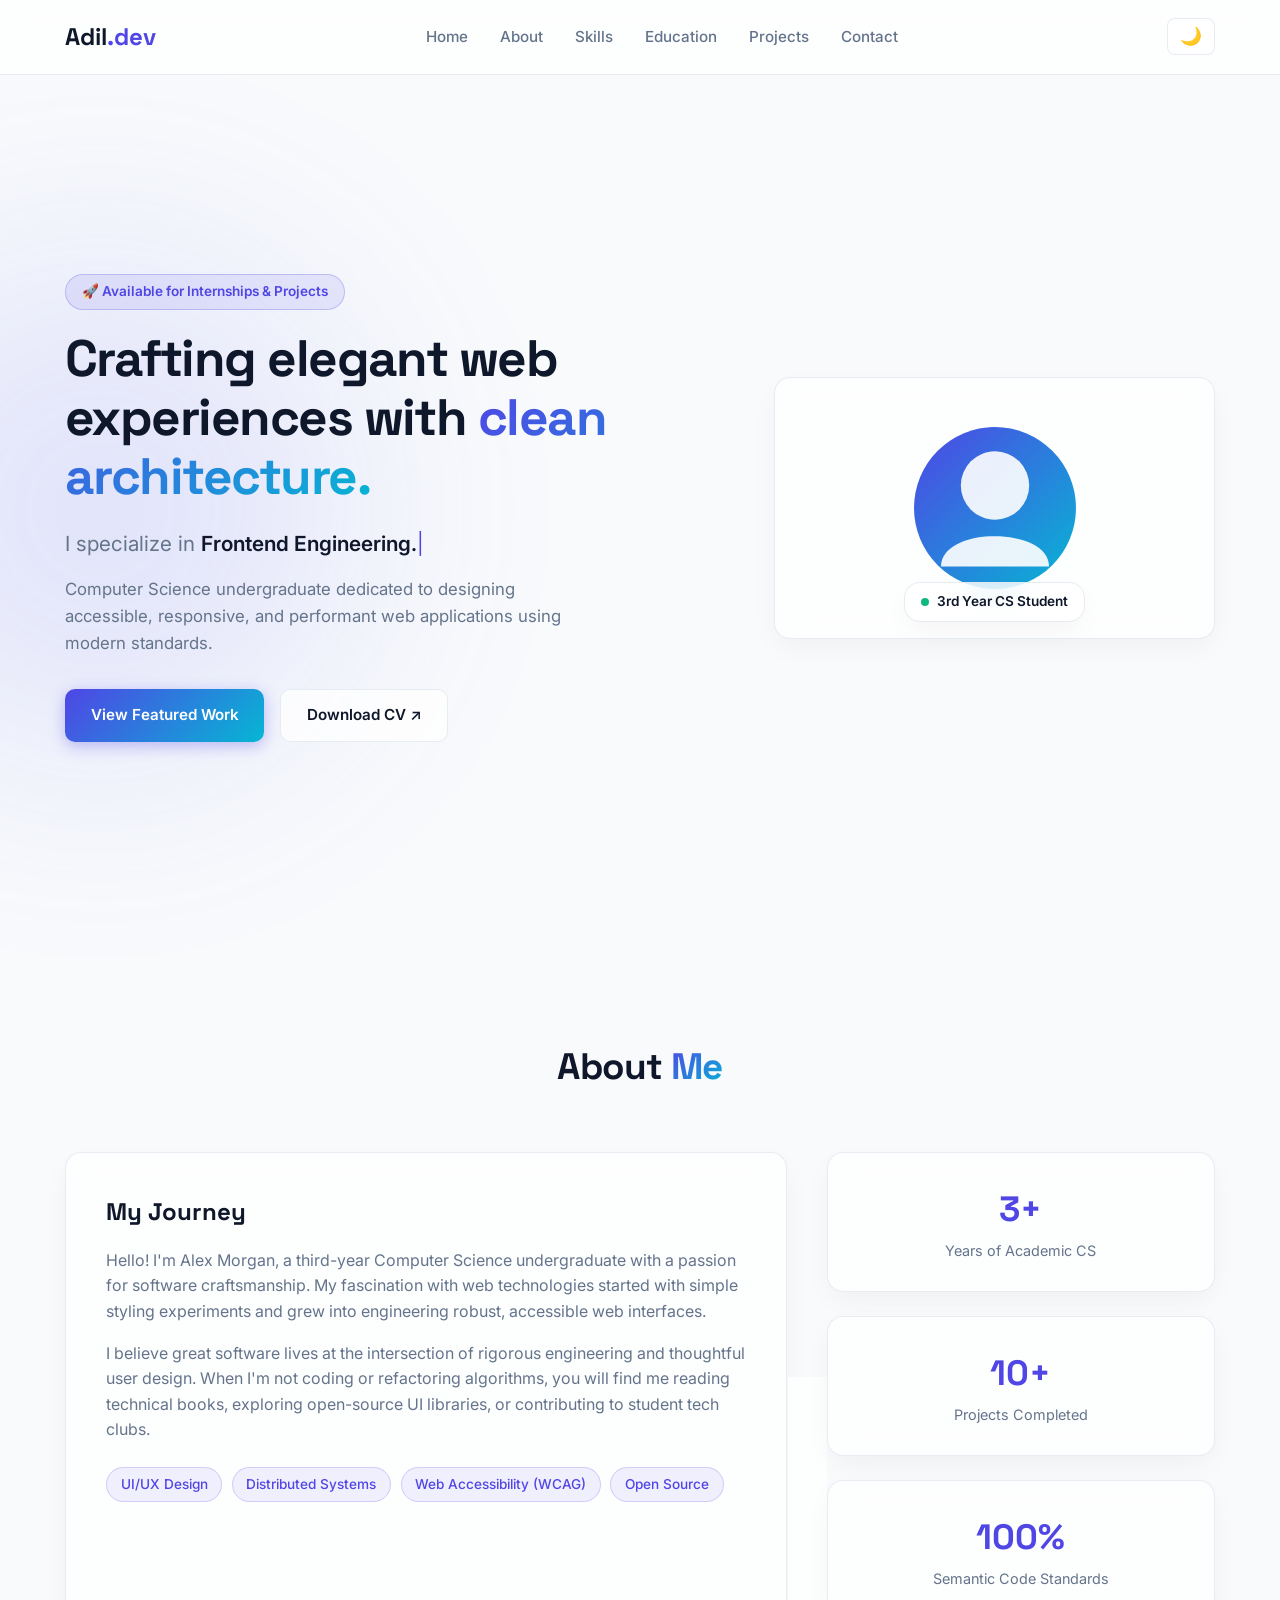
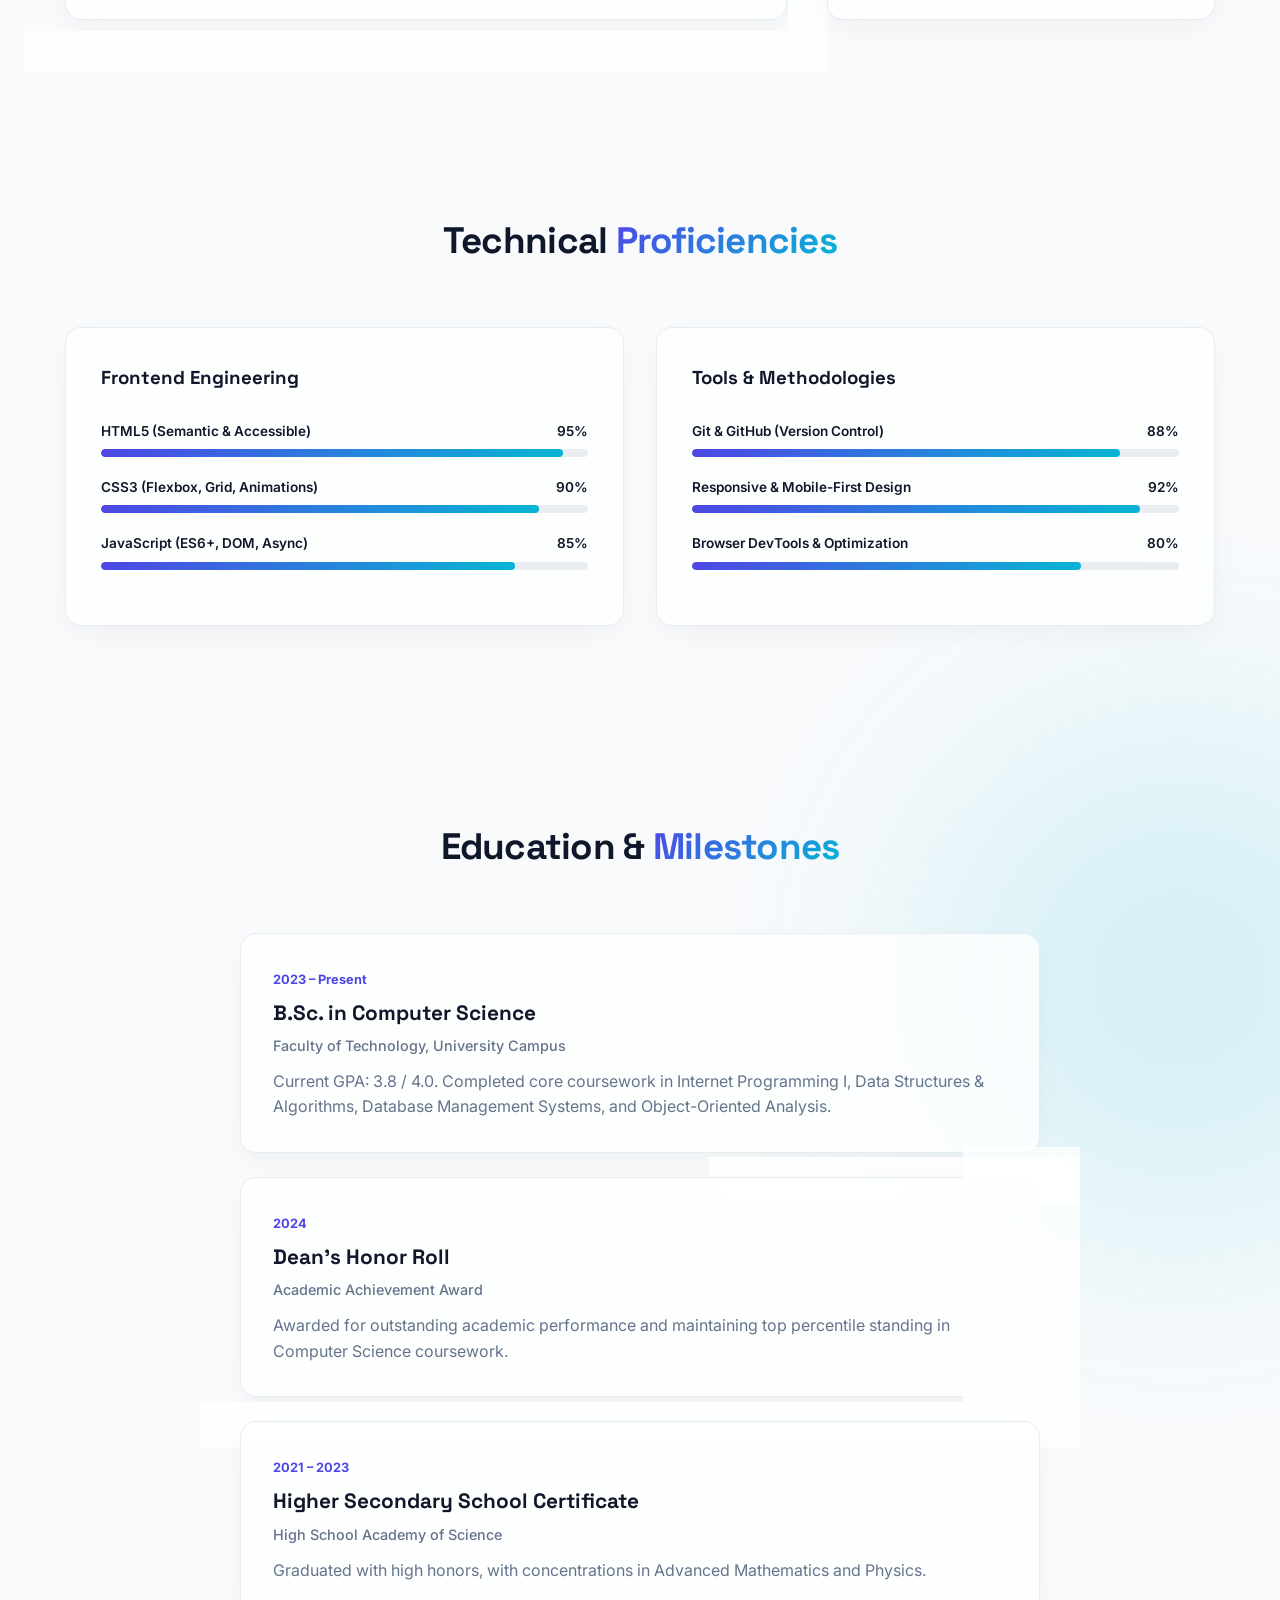
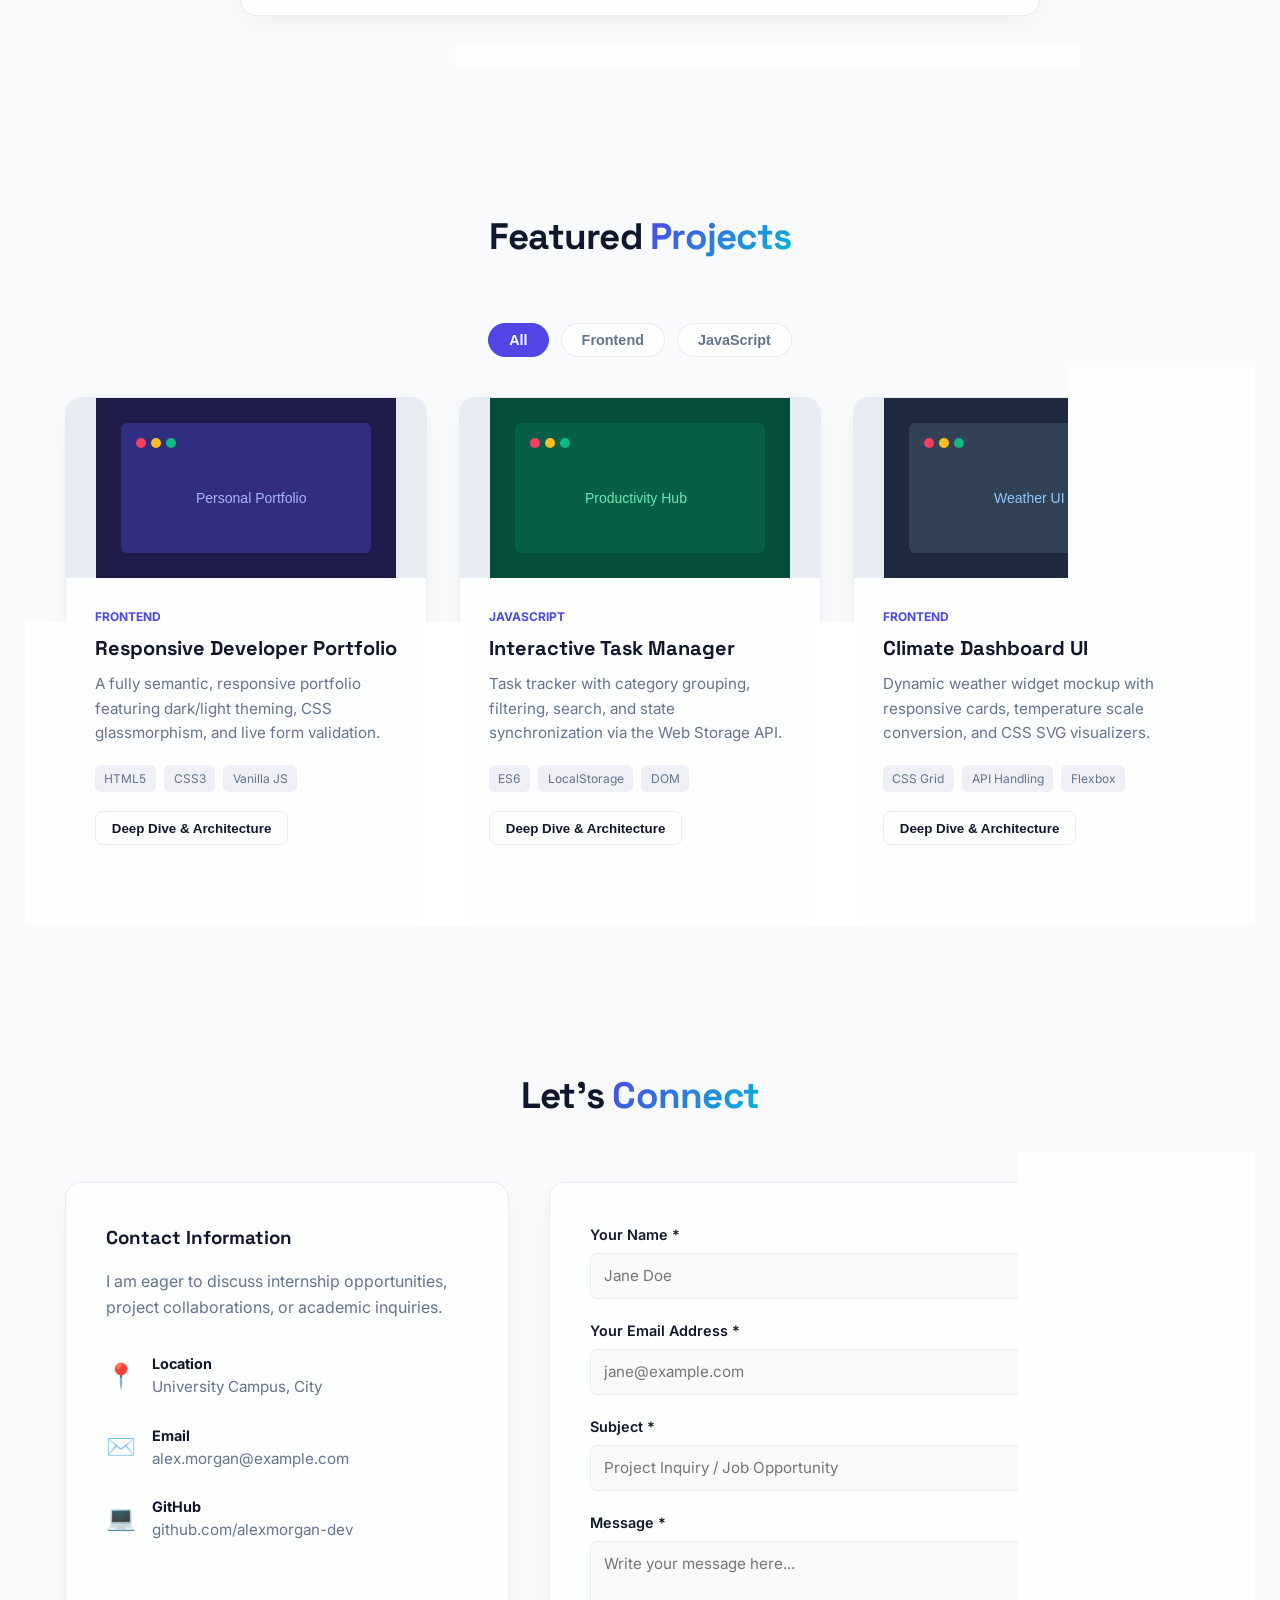
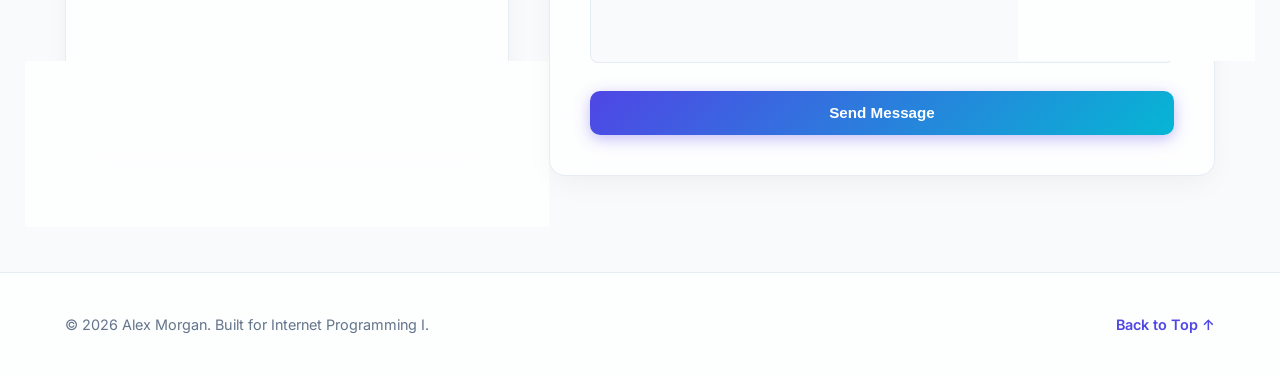
==== personal_portfoilo/index.html @ 86a74a58 "day 4" ====
<!DOCTYPE html>
<html lang="en">
<head>
  <meta charset="UTF-8">
  <meta name="viewport" content="width=device-width, initial-scale=1.0">
  <meta name="description" content="Personal Portfolio of a passionate Web Developer and Computer Science student.">
  <title>Alex Morgan | Software Developer & Designer</title>

  <!-- Google Fonts: Space Grotesk & Inter -->
  <link rel="preconnect" href="https://fonts.googleapis.com">
  <link rel="preconnect" href="https://fonts.gstatic.com" crossorigin>
  <link href="https://fonts.googleapis.com/css2?family=Inter:wght@300;400;500;600;700&family=Space+Grotesk:wght@500;600;700&display=swap" rel="stylesheet">

  <link rel="stylesheet" href="css/style.css">
</head>
<body>

  <!-- Top Scroll Reading Bar -->
  <div id="scroll-progress" class="scroll-progress" aria-hidden="true"></div>

  <!-- Ambient Glow Background Orbs -->
  <div class="glow-orb orb-1" aria-hidden="true"></div>
  <div class="glow-orb orb-2" aria-hidden="true"></div>

  <!-- ==================== HEADER & NAVBAR ==================== -->
  <header class="header">
    <nav class="navbar container" aria-label="Main Navigation">
      <a href="#home" class="logo">Adil<span class="logo-accent">.dev</span></a>

      <ul class="nav-links" id="nav-links">
        <li><a href="#home" class="nav-item">Home</a></li>
        <li><a href="#about" class="nav-item">About</a></li>
        <li><a href="#skills" class="nav-item">Skills</a></li>
        <li><a href="#education" class="nav-item">Education</a></li>
        <li><a href="#projects" class="nav-item">Projects</a></li>
        <li><a href="#contact" class="nav-item">Contact</a></li>
      </ul>

      <div class="nav-actions">
        <button id="theme-toggle" class="icon-btn" aria-label="Toggle Dark/Light Mode">🌙</button>
        <button id="menu-toggle" class="hamburger" aria-label="Open Navigation Menu" aria-expanded="false">☰</button>
      </div>
    </nav>
  </header>

  <main>
    <!-- ==================== 1. HOME / HERO SECTION ==================== -->
    <section id="home" class="hero section">
      <div class="container hero-layout">
        <div class="hero-content">
          <div class="badge">🚀 Available for Internships & Projects</div>
          <h1 class="hero-title">
            Crafting elegant web experiences with <span class="gradient-text">clean architecture.</span>
          </h1>
          <p class="hero-typing">
            I specialize in <span id="typewriter" class="typewriter-text"></span><span class="cursor">|</span>
          </p>
          <p class="hero-desc">
            Computer Science undergraduate dedicated to designing accessible, responsive, 
            and performant web applications using modern standards.
          </p>
          <div class="hero-buttons">
            <a href="#projects" class="btn btn-primary">View Featured Work</a>
            <a href="assets/docs/cv.pdf" download class="btn btn-glass">Download CV ↗</a>
          </div>
        </div>

        <div class="hero-visual">
          <div class="avatar-card glass-card">
            <!-- Professional SVG Avatar Illustration -->
            <svg class="hero-svg" viewBox="0 0 200 200" xmlns="http://www.w3.org/2000/svg">
              <circle cx="100" cy="100" r="90" fill="url(#avatar-grad)" />
              <circle cx="100" cy="75" r="38" fill="#ffffff" opacity="0.9" />
              <path d="M 40 165 C 40 120, 160 120, 160 165" fill="#ffffff" opacity="0.9" />
              <defs>
                <linearGradient id="avatar-grad" x1="0%" y1="0%" x2="100%" y2="100%">
                  <stop offset="0%" stop-color="#4f46e5" />
                  <stop offset="100%" stop-color="#06b6d4" />
                </linearGradient>
              </defs>
            </svg>
            <div class="avatar-floating-badge glass-card">
              <span class="status-indicator"></span> 3rd Year CS Student
            </div>
          </div>
        </div>
      </div>
    </section>

    <!-- ==================== 2. ABOUT ME SECTION ==================== -->
    <section id="about" class="about section reveal">
      <div class="container">
        <h2 class="section-title">About <span class="gradient-text">Me</span></h2>
        <div class="about-grid">
          <div class="about-story glass-card">
            <h3>My Journey</h3>
            <p>
              Hello! I'm Alex Morgan, a third-year Computer Science undergraduate with a passion for software craftsmanship. My fascination with web technologies started with simple styling experiments and grew into engineering robust, accessible web interfaces.
            </p>
            <p>
              I believe great software lives at the intersection of rigorous engineering and thoughtful user design. When I'm not coding or refactoring algorithms, you will find me reading technical books, exploring open-source UI libraries, or contributing to student tech clubs.
            </p>
            <div class="interests-tags">
              <span class="tag-pill">UI/UX Design</span>
              <span class="tag-pill">Distributed Systems</span>
              <span class="tag-pill">Web Accessibility (WCAG)</span>
              <span class="tag-pill">Open Source</span>
            </div>
          </div>

          <div class="about-highlights">
            <div class="stat-card glass-card">
              <span class="stat-number">3+</span>
              <span class="stat-label">Years of Academic CS</span>
            </div>
            <div class="stat-card glass-card">
              <span class="stat-number">10+</span>
              <span class="stat-label">Projects Completed</span>
            </div>
            <div class="stat-card glass-card">
              <span class="stat-number">100%</span>
              <span class="stat-label">Semantic Code Standards</span>
            </div>
          </div>
        </div>
      </div>
    </section>

    <!-- ==================== 3. SKILLS SECTION ==================== -->
    <section id="skills" class="skills section reveal">
      <div class="container">
        <h2 class="section-title">Technical <span class="gradient-text">Proficiencies</span></h2>
        <div class="skills-grid">
          <!-- Frontend Card -->
          <article class="skill-card glass-card">
            <h3>Frontend Engineering</h3>
            <div class="skill-item">
              <div class="skill-info"><span>HTML5 (Semantic & Accessible)</span><span>95%</span></div>
              <div class="progress-bar"><div class="fill" data-progress="95%"></div></div>
            </div>
            <div class="skill-item">
              <div class="skill-info"><span>CSS3 (Flexbox, Grid, Animations)</span><span>90%</span></div>
              <div class="progress-bar"><div class="fill" data-progress="90%"></div></div>
            </div>
            <div class="skill-item">
              <div class="skill-info"><span>JavaScript (ES6+, DOM, Async)</span><span>85%</span></div>
              <div class="progress-bar"><div class="fill" data-progress="85%"></div></div>
            </div>
          </article>

          <!-- Tools & Backend Card -->
          <article class="skill-card glass-card">
            <h3>Tools & Methodologies</h3>
            <div class="skill-item">
              <div class="skill-info"><span>Git & GitHub (Version Control)</span><span>88%</span></div>
              <div class="progress-bar"><div class="fill" data-progress="88%"></div></div>
            </div>
            <div class="skill-item">
              <div class="skill-info"><span>Responsive & Mobile-First Design</span><span>92%</span></div>
              <div class="progress-bar"><div class="fill" data-progress="92%"></div></div>
            </div>
            <div class="skill-item">
              <div class="skill-info"><span>Browser DevTools & Optimization</span><span>80%</span></div>
              <div class="progress-bar"><div class="fill" data-progress="80%"></div></div>
            </div>
          </article>
        </div>
      </div>
    </section>

    <!-- ==================== 4. EDUCATION & ACHIEVEMENTS ==================== -->
    <section id="education" class="education section reveal">
      <div class="container">
        <h2 class="section-title">Education & <span class="gradient-text">Milestones</span></h2>
        <div class="timeline">
          <!-- Item 1 -->
          <article class="timeline-item glass-card">
            <span class="timeline-date">2023 – Present</span>
            <h3>B.Sc. in Computer Science</h3>
            <p class="timeline-place">Faculty of Technology, University Campus</p>
            <p>
              Current GPA: 3.8 / 4.0. Completed core coursework in Internet Programming I, Data Structures & Algorithms, Database Management Systems, and Object-Oriented Analysis.
            </p>
          </article>

          <!-- Item 2 -->
          <article class="timeline-item glass-card">
            <span class="timeline-date">2024</span>
            <h3>Dean's Honor Roll</h3>
            <p class="timeline-place">Academic Achievement Award</p>
            <p>Awarded for outstanding academic performance and maintaining top percentile standing in Computer Science coursework.</p>
          </article>

          <!-- Item 3 -->
          <article class="timeline-item glass-card">
            <span class="timeline-date">2021 – 2023</span>
            <h3>Higher Secondary School Certificate</h3>
            <p class="timeline-place">High School Academy of Science</p>
            <p>Graduated with high honors, with concentrations in Advanced Mathematics and Physics.</p>
          </article>
        </div>
      </div>
    </section>

    <!-- ==================== 5. PROJECTS SECTION ==================== -->
    <section id="projects" class="projects section reveal">
      <div class="container">
        <h2 class="section-title">Featured <span class="gradient-text">Projects</span></h2>

        <!-- Interactive Filtering Controls -->
        <div class="filter-group">
          <button class="filter-btn active" data-filter="all">All</button>
          <button class="filter-btn" data-filter="frontend">Frontend</button>
          <button class="filter-btn" data-filter="javascript">JavaScript</button>
        </div>

        <div class="projects-grid">
          <!-- Project 1 -->
          <article class="project-card glass-card" data-category="frontend">
            <div class="project-image-wrapper">
              <svg class="project-svg" viewBox="0 0 300 180" xmlns="http://www.w3.org/2000/svg">
                <rect width="300" height="180" fill="#1e1b4b" />
                <rect x="25" y="25" width="250" height="130" rx="6" fill="#312e81" />
                <circle cx="45" cy="45" r="5" fill="#f43f5e" />
                <circle cx="60" cy="45" r="5" fill="#fbbf24" />
                <circle cx="75" cy="45" r="5" fill="#10b981" />
                <text x="100" y="105" fill="#a5b4fc" font-family="sans-serif" font-size="14">Personal Portfolio</text>
              </svg>
            </div>
            <div class="project-body">
              <span class="category-badge">Frontend</span>
              <h3>Responsive Developer Portfolio</h3>
              <p>A fully semantic, responsive portfolio featuring dark/light theming, CSS glassmorphism, and live form validation.</p>
              <div class="project-tags"><span>HTML5</span><span>CSS3</span><span>Vanilla JS</span></div>
              <button class="btn-sm btn-modal" data-modal="modal-portfolio">Deep Dive & Architecture</button>
            </div>
          </article>

          <!-- Project 2 -->
          <article class="project-card glass-card" data-category="javascript">
            <div class="project-image-wrapper">
              <svg class="project-svg" viewBox="0 0 300 180" xmlns="http://www.w3.org/2000/svg">
                <rect width="300" height="180" fill="#064e3b" />
                <rect x="25" y="25" width="250" height="130" rx="6" fill="#065f46" />
                <circle cx="45" cy="45" r="5" fill="#f43f5e" />
                <circle cx="60" cy="45" r="5" fill="#fbbf24" />
                <circle cx="75" cy="45" r="5" fill="#10b981" />
                <text x="95" y="105" fill="#6ee7b7" font-family="sans-serif" font-size="14">Productivity Hub</text>
              </svg>
            </div>
            <div class="project-body">
              <span class="category-badge">JavaScript</span>
              <h3>Interactive Task Manager</h3>
              <p>Task tracker with category grouping, filtering, search, and state synchronization via the Web Storage API.</p>
              <div class="project-tags"><span>ES6</span><span>LocalStorage</span><span>DOM</span></div>
              <button class="btn-sm btn-modal" data-modal="modal-task">Deep Dive & Architecture</button>
            </div>
          </article>

          <!-- Project 3 -->
          <article class="project-card glass-card" data-category="frontend">
            <div class="project-image-wrapper">
              <svg class="project-svg" viewBox="0 0 300 180" xmlns="http://www.w3.org/2000/svg">
                <rect width="300" height="180" fill="#1e293b" />
                <rect x="25" y="25" width="250" height="130" rx="6" fill="#334155" />
                <circle cx="45" cy="45" r="5" fill="#f43f5e" />
                <circle cx="60" cy="45" r="5" fill="#fbbf24" />
                <circle cx="75" cy="45" r="5" fill="#10b981" />
                <text x="110" y="105" fill="#93c5fd" font-family="sans-serif" font-size="14">Weather UI</text>
              </svg>
            </div>
            <div class="project-body">
              <span class="category-badge">Frontend</span>
              <h3>Climate Dashboard UI</h3>
              <p>Dynamic weather widget mockup with responsive cards, temperature scale conversion, and CSS SVG visualizers.</p>
              <div class="project-tags"><span>CSS Grid</span><span>API Handling</span><span>Flexbox</span></div>
              <button class="btn-sm btn-modal" data-modal="modal-weather">Deep Dive & Architecture</button>
            </div>
          </article>
        </div>
      </div>
    </section>

    <!-- ==================== 6. CONTACT SECTION ==================== -->
    <section id="contact" class="contact section reveal">
      <div class="container">
        <h2 class="section-title">Let's <span class="gradient-text">Connect</span></h2>
        <div class="contact-grid">
          <!-- Information Column -->
          <div class="contact-info glass-card">
            <h3>Contact Information</h3>
            <p>I am eager to discuss internship opportunities, project collaborations, or academic inquiries.</p>
            <div class="contact-entry">
              <span class="entry-icon">📍</span>
              <div>
                <strong>Location</strong>
                <p>University Campus, City</p>
              </div>
            </div>
            <div class="contact-entry">
              <span class="entry-icon">✉️</span>
              <div>
                <strong>Email</strong>
                <p>alex.morgan@example.com</p>
              </div>
            </div>
            <div class="contact-entry">
              <span class="entry-icon">💻</span>
              <div>
                <strong>GitHub</strong>
                <p>github.com/alexmorgan-dev</p>
              </div>
            </div>
          </div>

          <!-- Validated Form -->
          <form id="contact-form" class="contact-form glass-card" novalidate>
            <div class="form-control">
              <label for="name">Your Name *</label>
              <input type="text" id="name" name="name" placeholder="Jane Doe" required>
              <small class="error-msg" id="name-error"></small>
            </div>

            <div class="form-control">
              <label for="email">Your Email Address *</label>
              <input type="email" id="email" name="email" placeholder="jane@example.com" required>
              <small class="error-msg" id="email-error"></small>
            </div>

            <div class="form-control">
              <label for="subject">Subject *</label>
              <input type="text" id="subject" name="subject" placeholder="Project Inquiry / Job Opportunity" required>
              <small class="error-msg" id="subject-error"></small>
            </div>

            <div class="form-control">
              <label for="message">Message *</label>
              <textarea id="message" name="message" rows="5" placeholder="Write your message here..." required></textarea>
              <small class="error-msg" id="message-error"></small>
            </div>

            <button type="submit" class="btn btn-primary btn-block">Send Message</button>
            <div id="form-alert" class="form-alert" role="alert"></div>
          </form>
        </div>
      </div>
    </section>
  </main>

  <!-- ==================== FOOTER ==================== -->
  <footer class="footer">
    <div class="container footer-layout">
      <p>&copy; <span id="current-year"></span> Alex Morgan. Built for Internet Programming I.</p>
      <div class="footer-links">
        <a href="#home">Back to Top ↑</a>
      </div>
    </div>
  </footer>

  <!-- ==================== PROJECT DETAILS MODAL ==================== -->
  <div id="project-modal" class="modal" aria-hidden="true" role="dialog" aria-labelledby="modal-title">
    <div class="modal-overlay" id="modal-overlay"></div>
    <div class="modal-content glass-card">
      <button id="modal-close" class="modal-close" aria-label="Close details popup">&times;</button>
      <h3 id="modal-title">Project Details</h3>
      <p id="modal-desc">Description text will appear here.</p>
      <div id="modal-tags" class="project-tags"></div>
    </div>
  </div>

  <!-- Back to Top Button -->
  <button id="back-to-top" class="back-to-top" aria-label="Back to top">↑</button>

  <script src="js/main.js"></script>
</body>
</html>
---- personal_portfoilo/css/style.css ----
/* ==========================================================================
   1. Design Tokens, CSS Variables & Themes
   ========================================================================== */
:root {
  --font-heading: 'Space Grotesk', -apple-system, sans-serif;
  --font-body: 'Inter', -apple-system, BlinkMacSystemFont, "Segoe UI", Roboto, sans-serif;

  /* Light Palette */
  --bg-page: #f8fafc;
  --surface: rgba(255, 255, 255, 0.75);
  --surface-border: rgba(226, 232, 240, 0.8);
  --text-primary: #0f172a;
  --text-muted: #64748b;
  --accent: #4f46e5;
  --accent-rgb: 79, 70, 229;
  --accent-light: #818cf8;
  --gradient: linear-gradient(135deg, #4f46e5 0%, #06b6d4 100%);
  --shadow: 0 10px 30px -5px rgba(0, 0, 0, 0.05);
  --glass-blur: blur(14px);
}

[data-theme="dark"] {
  /* Dark Palette */
  --bg-page: #090d16;
  --surface: rgba(17, 24, 39, 0.75);
  --surface-border: rgba(255, 255, 255, 0.08);
  --text-primary: #f8fafc;
  --text-muted: #94a3b8;
  --accent: #6366f1;
  --accent-rgb: 99, 102, 241;
  --accent-light: #a5b4fc;
  --gradient: linear-gradient(135deg, #6366f1 0%, #38bdf8 100%);
  --shadow: 0 10px 30px -5px rgba(0, 0, 0, 0.4);
}

/* Base Reset */
* {
  margin: 0;
  padding: 0;
  box-sizing: border-box;
}

html {
  scroll-behavior: smooth;
}

body {
  font-family: var(--font-body);
  background-color: var(--bg-page);
  color: var(--text-primary);
  line-height: 1.6;
  position: relative;
  overflow-x: hidden;
  transition: background-color 0.3s ease, color 0.3s ease;
}

/* Background Ambient Orbs */
.glow-orb {
  position: absolute;
  width: 500px;
  height: 500px;
  border-radius: 50%;
  filter: blur(120px);
  opacity: 0.15;
  pointer-events: none;
  z-index: -1;
}

.orb-1 { background: #6366f1; top: 5%; left: -150px; }
.orb-2 { background: #06b6d4; top: 45%; right: -150px; }

/* Top Scroll Reading Progress */
.scroll-progress {
  position: fixed;
  top: 0;
  left: 0;
  height: 4px;
  background: var(--gradient);
  width: 0%;
  z-index: 2500;
  transition: width 0.1s linear;
}

/* Container & Sections */
.container {
  width: 90%;
  max-width: 1150px;
  margin: 0 auto;
}

.section {
  padding: 6rem 0;
}

.section-title {
  font-family: var(--font-heading);
  font-size: 2.3rem;
  text-align: center;
  margin-bottom: 3.5rem;
  letter-spacing: -0.02em;
}

.gradient-text {
  background: var(--gradient);
  -webkit-background-clip: text;
  -webkit-text-fill-color: transparent;
}

/* Glassmorphism Card System */
.glass-card {
  background: var(--surface);
  backdrop-filter: var(--glass-blur);
  -webkit-backdrop-filter: var(--glass-blur);
  border: 1px solid var(--surface-border);
  border-radius: 16px;
  box-shadow: var(--shadow);
  transition: transform 0.25s ease, border-color 0.25s ease;
}

.glass-card:hover {
  transform: translateY(-4px);
  border-color: var(--accent-light);
}

/* ==========================================================================
   2. Header & Sticky Navigation
   ========================================================================== */
.header {
  position: sticky;
  top: 0;
  z-index: 1000;
  background: var(--surface);
  backdrop-filter: var(--glass-blur);
  -webkit-backdrop-filter: var(--glass-blur);
  border-bottom: 1px solid var(--surface-border);
}

.navbar {
  display: flex;
  justify-content: space-between;
  align-items: center;
  padding: 1.1rem 0;
}

.logo {
  font-family: var(--font-heading);
  font-size: 1.5rem;
  font-weight: 700;
  text-decoration: none;
  color: var(--text-primary);
}

.logo-accent {
  color: var(--accent);
}

.nav-links {
  display: flex;
  gap: 2rem;
  list-style: none;
}

.nav-links a {
  text-decoration: none;
  color: var(--text-muted);
  font-weight: 500;
  font-size: 0.95rem;
  transition: color 0.2s ease;
}

.nav-links a:hover {
  color: var(--accent);
}

.nav-actions {
  display: flex;
  align-items: center;
  gap: 0.75rem;
}

.icon-btn, .hamburger {
  background: var(--surface);
  border: 1px solid var(--surface-border);
  color: var(--text-primary);
  padding: 0.45rem 0.75rem;
  border-radius: 8px;
  cursor: pointer;
  font-size: 1.1rem;
  transition: background 0.2s ease;
}

.hamburger {
  display: none;
}

/* ==========================================================================
   3. Hero Section
   ========================================================================== */
.hero-layout {
  display: grid;
  grid-template-columns: 1.2fr 0.8fr;
  align-items: center;
  gap: 3rem;
  min-height: 75vh;
}

.badge {
  display: inline-block;
  padding: 0.4rem 1rem;
  font-size: 0.85rem;
  font-weight: 600;
  border-radius: 50px;
  background: rgba(var(--accent-rgb), 0.1);
  color: var(--accent);
  border: 1px solid rgba(var(--accent-rgb), 0.25);
  margin-bottom: 1.25rem;
}

.hero-title {
  font-family: var(--font-heading);
  font-size: clamp(2.3rem, 4vw, 3.8rem);
  line-height: 1.15;
  letter-spacing: -0.03em;
  margin-bottom: 1.25rem;
}

.hero-typing {
  font-size: 1.3rem;
  color: var(--text-muted);
  margin-bottom: 1rem;
}

.typewriter-text {
  font-weight: 600;
  color: var(--text-primary);
}

.cursor {
  animation: blink 0.75s infinite;
  color: var(--accent);
}

@keyframes blink {
  0%, 100% { opacity: 1; }
  50% { opacity: 0; }
}

.hero-desc {
  color: var(--text-muted);
  max-width: 540px;
  font-size: 1.05rem;
}

.hero-buttons {
  display: flex;
  gap: 1rem;
  margin-top: 2rem;
}

.btn {
  padding: 0.85rem 1.6rem;
  border-radius: 10px;
  font-weight: 600;
  font-size: 0.95rem;
  text-decoration: none;
  cursor: pointer;
  display: inline-flex;
  align-items: center;
  justify-content: center;
  transition: all 0.2s ease;
}

.btn-primary {
  background: var(--gradient);
  color: #fff;
  border: none;
  box-shadow: 0 4px 15px rgba(var(--accent-rgb), 0.35);
}

.btn-primary:hover {
  transform: translateY(-2px);
  box-shadow: 0 6px 20px rgba(var(--accent-rgb), 0.45);
}

.btn-glass {
  background: var(--surface);
  border: 1px solid var(--surface-border);
  color: var(--text-primary);
}

.btn-glass:hover {
  background: var(--surface-border);
}

.avatar-card {
  padding: 2.5rem;
  display: flex;
  flex-direction: column;
  align-items: center;
  justify-content: center;
  position: relative;
}

.hero-svg {
  width: 180px;
  height: 180px;
}

.avatar-floating-badge {
  position: absolute;
  bottom: 1rem;
  padding: 0.5rem 1rem;
  font-size: 0.85rem;
  font-weight: 600;
  display: flex;
  align-items: center;
  gap: 0.5rem;
}

.status-indicator {
  width: 8px;
  height: 8px;
  border-radius: 50%;
  background: #10b981;
}

/* ==========================================================================
   4. About Me
   ========================================================================== */
.about-grid {
  display: grid;
  grid-template-columns: 1.3fr 0.7fr;
  gap: 2.5rem;
}

.about-story {
  padding: 2.5rem;
}

.about-story h3 {
  font-family: var(--font-heading);
  font-size: 1.5rem;
  margin-bottom: 1rem;
}

.about-story p {
  color: var(--text-muted);
  margin-bottom: 1rem;
}

.interests-tags {
  display: flex;
  flex-wrap: wrap;
  gap: 0.6rem;
  margin-top: 1.5rem;
}

.tag-pill {
  padding: 0.35rem 0.85rem;
  background: rgba(var(--accent-rgb), 0.08);
  border: 1px solid rgba(var(--accent-rgb), 0.2);
  color: var(--accent);
  border-radius: 50px;
  font-size: 0.85rem;
  font-weight: 500;
}

.about-highlights {
  display: flex;
  flex-direction: column;
  gap: 1.5rem;
}

.stat-card {
  padding: 1.75rem;
  text-align: center;
}

.stat-number {
  display: block;
  font-family: var(--font-heading);
  font-size: 2.2rem;
  font-weight: 700;
  color: var(--accent);
}

.stat-label {
  color: var(--text-muted);
  font-size: 0.9rem;
}

/* ==========================================================================
   5. Skills Progress Presentation
   ========================================================================== */
.skills-grid {
  display: grid;
  grid-template-columns: repeat(auto-fit, minmax(320px, 1fr));
  gap: 2rem;
}

.skill-card {
  padding: 2.2rem;
}

.skill-card h3 {
  font-family: var(--font-heading);
  margin-bottom: 1.75rem;
}

.skill-item {
  margin-bottom: 1.25rem;
}

.skill-info {
  display: flex;
  justify-content: space-between;
  font-size: 0.85rem;
  font-weight: 600;
  margin-bottom: 0.4rem;
}

.progress-bar {
  height: 8px;
  background: rgba(148, 163, 184, 0.2);
  border-radius: 10px;
  overflow: hidden;
}

.fill {
  height: 100%;
  background: var(--gradient);
  border-radius: 10px;
  width: 0%;
  transition: width 1.2s cubic-bezier(0.16, 1, 0.3, 1);
}

/* ==========================================================================
   6. Education Timeline
   ========================================================================== */
.timeline {
  display: flex;
  flex-direction: column;
  gap: 1.5rem;
  max-width: 800px;
  margin: 0 auto;
}

.timeline-item {
  padding: 2rem;
  position: relative;
}

.timeline-date {
  display: inline-block;
  font-size: 0.8rem;
  font-weight: 700;
  color: var(--accent);
  margin-bottom: 0.4rem;
}

.timeline-item h3 {
  font-family: var(--font-heading);
  font-size: 1.3rem;
  margin-bottom: 0.25rem;
}

.timeline-place {
  color: var(--text-muted);
  font-size: 0.9rem;
  font-weight: 500;
  margin-bottom: 0.75rem;
}

.timeline-item p {
  color: var(--text-muted);
}

/* ==========================================================================
   7. Projects with Filtering
   ========================================================================== */
.filter-group {
  display: flex;
  justify-content: center;
  gap: 0.75rem;
  margin-bottom: 2.5rem;
}

.filter-btn {
  background: var(--surface);
  border: 1px solid var(--surface-border);
  color: var(--text-muted);
  padding: 0.5rem 1.25rem;
  border-radius: 20px;
  cursor: pointer;
  font-weight: 600;
  font-size: 0.9rem;
  transition: all 0.2s ease;
}

.filter-btn.active, .filter-btn:hover {
  background: var(--accent);
  color: #fff;
  border-color: var(--accent);
}

.projects-grid {
  display: grid;
  grid-template-columns: repeat(auto-fit, minmax(320px, 1fr));
  gap: 2rem;
}

.project-card {
  overflow: hidden;
  display: flex;
  flex-direction: column;
}

.project-image-wrapper {
  background: var(--surface-border);
}

.project-svg {
  width: 100%;
  height: 180px;
  display: block;
}

.project-body {
  padding: 1.8rem;
  display: flex;
  flex-direction: column;
  flex-grow: 1;
}

.category-badge {
  font-size: 0.75rem;
  font-weight: 700;
  color: var(--accent);
  text-transform: uppercase;
  margin-bottom: 0.4rem;
}

.project-body h3 {
  font-family: var(--font-heading);
  font-size: 1.25rem;
  margin-bottom: 0.5rem;
}

.project-body p {
  color: var(--text-muted);
  font-size: 0.95rem;
}

.project-tags {
  display: flex;
  flex-wrap: wrap;
  gap: 0.5rem;
  margin: 1.2rem 0;
}

.project-tags span {
  font-size: 0.75rem;
  background: rgba(148, 163, 184, 0.15);
  padding: 0.25rem 0.6rem;
  border-radius: 6px;
  color: var(--text-muted);
}

.btn-sm {
  margin-top: auto;
  align-self: flex-start;
  padding: 0.55rem 1rem;
  border-radius: 8px;
  border: 1px solid var(--surface-border);
  background: transparent;
  color: var(--text-primary);
  font-weight: 600;
  cursor: pointer;
  transition: all 0.2s ease;
}

.btn-sm:hover {
  background: var(--accent);
  color: #fff;
  border-color: var(--accent);
}

/* ==========================================================================
   8. Contact Section & Validated Form
   ========================================================================== */
.contact-grid {
  display: grid;
  grid-template-columns: 0.8fr 1.2fr;
  gap: 2.5rem;
}

.contact-info {
  padding: 2.5rem;
}

.contact-info h3 {
  font-family: var(--font-heading);
  margin-bottom: 1rem;
}

.contact-info > p {
  color: var(--text-muted);
  margin-bottom: 2rem;
}

.contact-entry {
  display: flex;
  align-items: center;
  gap: 1rem;
  margin-bottom: 1.5rem;
}

.entry-icon {
  font-size: 1.5rem;
}

.contact-entry strong {
  display: block;
  font-size: 0.9rem;
}

.contact-entry p {
  color: var(--text-muted);
  font-size: 0.95rem;
}

.contact-form {
  padding: 2.5rem;
}

.form-control {
  margin-bottom: 1.25rem;
}

.form-control label {
  display: block;
  font-size: 0.9rem;
  font-weight: 600;
  margin-bottom: 0.4rem;
}

.form-control input,
.form-control textarea {
  width: 100%;
  padding: 0.8rem;
  border-radius: 8px;
  border: 1px solid var(--surface-border);
  background: var(--bg-page);
  color: var(--text-primary);
  font-family: inherit;
  font-size: 0.95rem;
  outline: none;
  transition: border-color 0.2s ease;
}

.form-control input:focus,
.form-control textarea:focus {
  border-color: var(--accent);
}

.error-msg {
  color: #ef4444;
  font-size: 0.85rem;
  display: none;
  margin-top: 0.35rem;
}

.btn-block {
  width: 100%;
}

.form-alert {
  margin-top: 1rem;
  padding: 0.8rem;
  border-radius: 8px;
  font-size: 0.9rem;
  font-weight: 500;
  display: none;
  text-align: center;
}

.form-alert.success {
  display: block;
  background: rgba(16, 185, 129, 0.15);
  color: #10b981;
  border: 1px solid rgba(16, 185, 129, 0.3);
}

/* ==========================================================================
   9. Footer & Modal & Back to Top
   ========================================================================== */
.footer {
  border-top: 1px solid var(--surface-border);
  padding: 2.5rem 0;
  background: var(--surface);
}

.footer-layout {
  display: flex;
  justify-content: space-between;
  align-items: center;
  color: var(--text-muted);
  font-size: 0.9rem;
}

.footer-links a {
  text-decoration: none;
  color: var(--accent);
  font-weight: 600;
}

/* Modal Window */
.modal {
  position: fixed;
  inset: 0;
  display: none;
  place-items: center;
  z-index: 3000;
}

.modal.active {
  display: grid;
}

.modal-overlay {
  position: absolute;
  inset: 0;
  background: rgba(0, 0, 0, 0.65);
  backdrop-filter: blur(4px);
}

.modal-content {
  position: relative;
  width: 90%;
  max-width: 520px;
  padding: 2.5rem;
  z-index: 10;
}

.modal-close {
  position: absolute;
  top: 1rem;
  right: 1.25rem;
  font-size: 1.6rem;
  background: none;
  border: none;
  color: var(--text-primary);
  cursor: pointer;
}

.modal-content h3 {
  font-family: var(--font-heading);
  margin-bottom: 1rem;
}

.modal-content p {
  color: var(--text-muted);
  line-height: 1.7;
}

/* Floating Back-to-Top Button */
.back-to-top {
  position: fixed;
  bottom: 2rem;
  right: 2rem;
  width: 44px;
  height: 44px;
  border-radius: 50%;
  background: var(--accent);
  color: #fff;
  border: none;
  font-size: 1.2rem;
  cursor: pointer;
  box-shadow: 0 4px 15px rgba(0,0,0,0.25);
  display: none;
  place-items: center;
  z-index: 900;
  transition: transform 0.2s ease;
}

.back-to-top:hover {
  transform: translateY(-3px);
}

.back-to-top.show {
  display: grid;
}

/* Reveal Transitions */
.reveal {
  opacity: 0;
  transform: translateY(30px);
  transition: opacity 0.8s ease, transform 0.8s ease;
}

.reveal.visible {
  opacity: 1;
  transform: translateY(0);
}

/* ==========================================================================
   10. Responsive Breakpoints
   ========================================================================== */
@media (max-width: 992px) {
  .hero-layout,
  .about-grid,
  .contact-grid {
    grid-template-columns: 1fr;
  }

  .avatar-card {
    display: none; /* Hide visual on smaller tablets to keep focus on text */
  }
}

@media (max-width: 768px) {
  .hamburger {
    display: block;
  }

  .nav-links {
    position: absolute;
    top: 100%;
    left: 0;
    width: 100%;
    background: var(--surface);
    backdrop-filter: var(--glass-blur);
    -webkit-backdrop-filter: var(--glass-blur);
    flex-direction: column;
    padding: 1.5rem 5%;
    border-bottom: 1px solid var(--surface-border);
    display: none;
  }

  .nav-links.active {
    display: flex;
  }

  .footer-layout {
    flex-direction: column;
    gap: 1rem;
    text-align: center;
  }
}
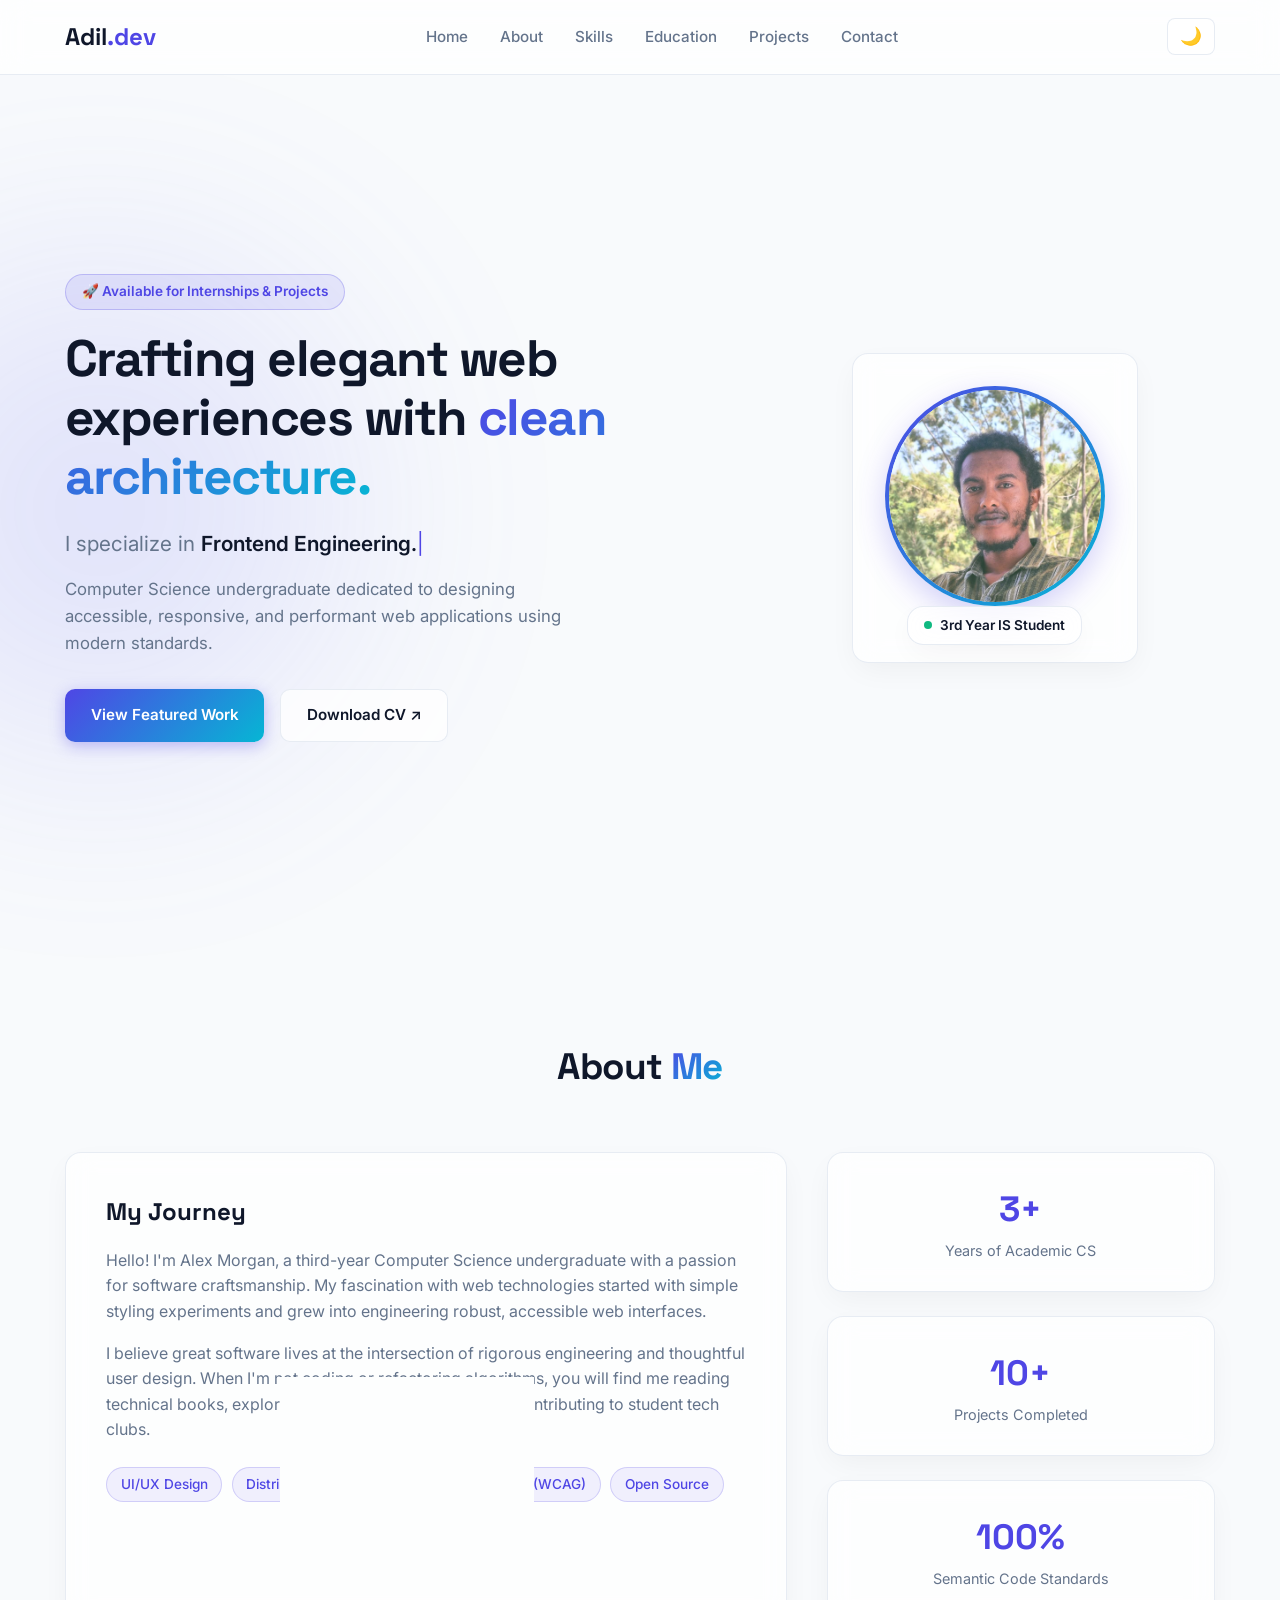
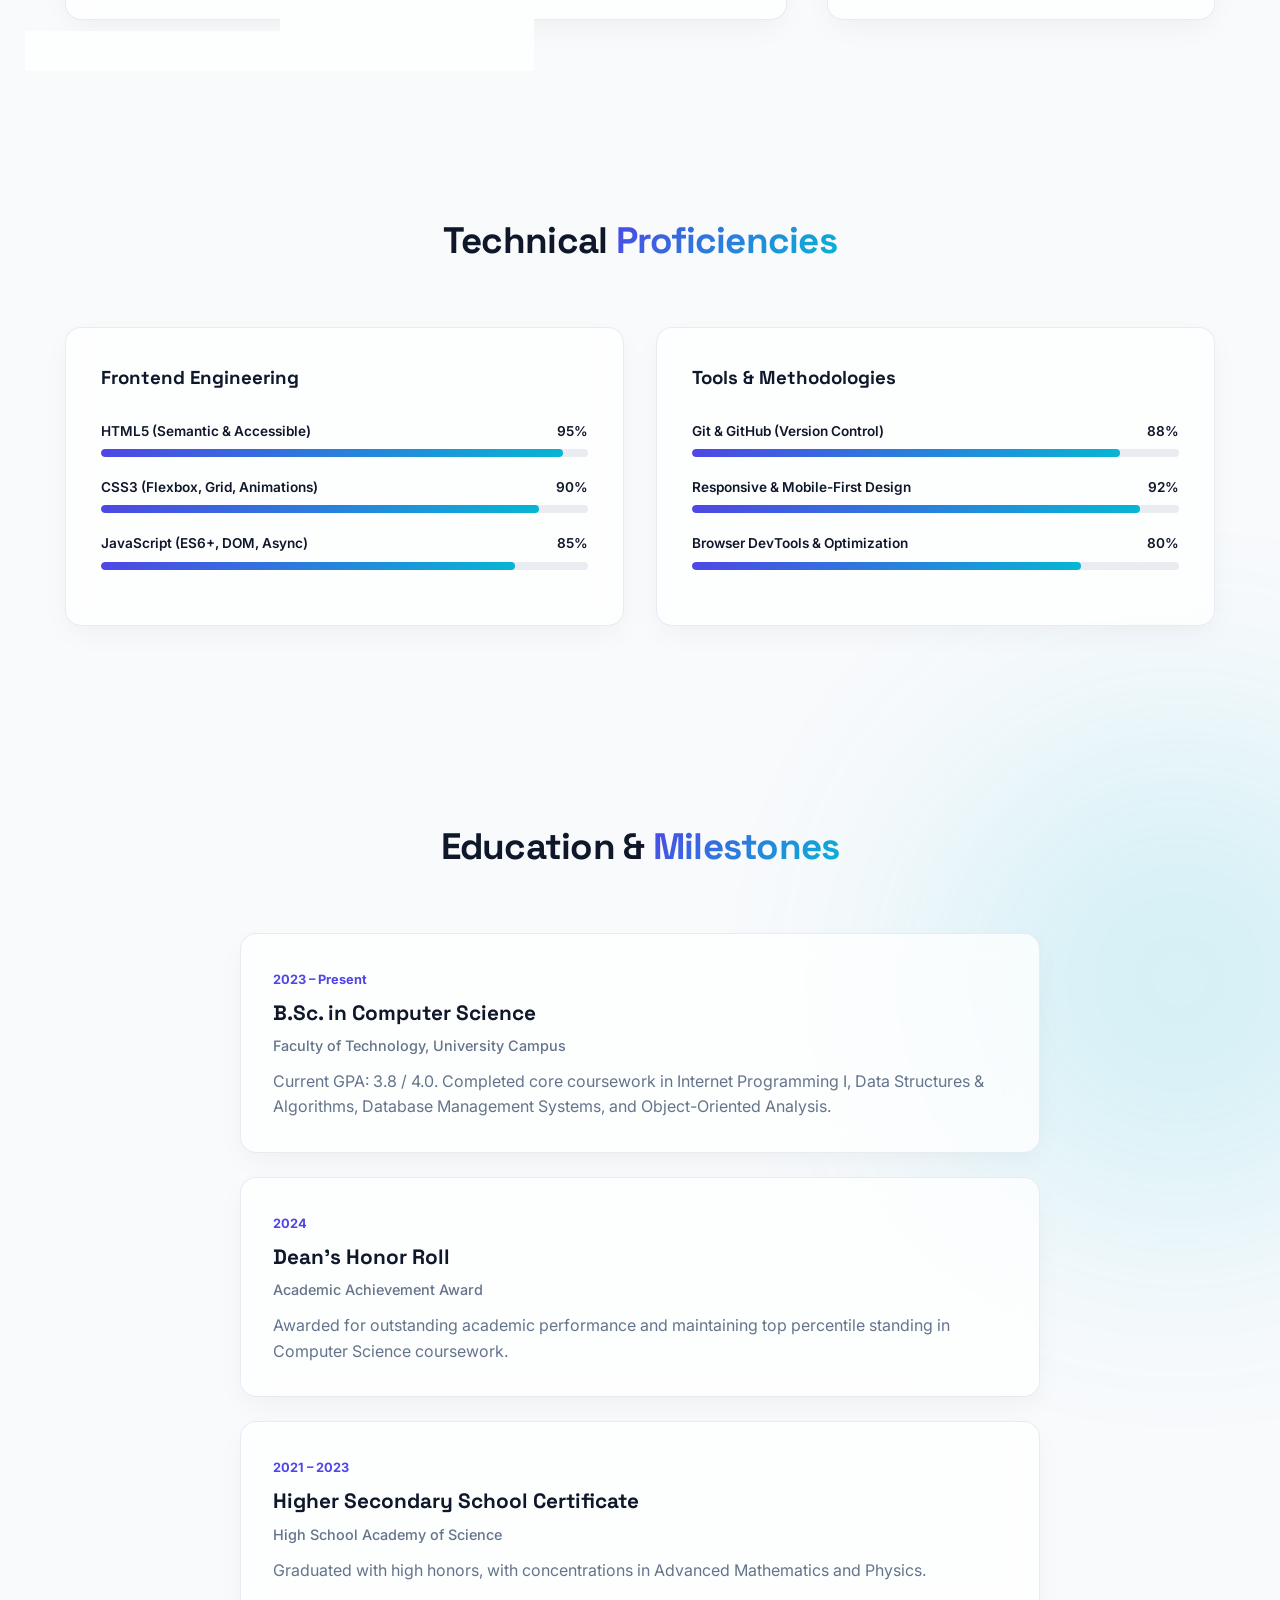
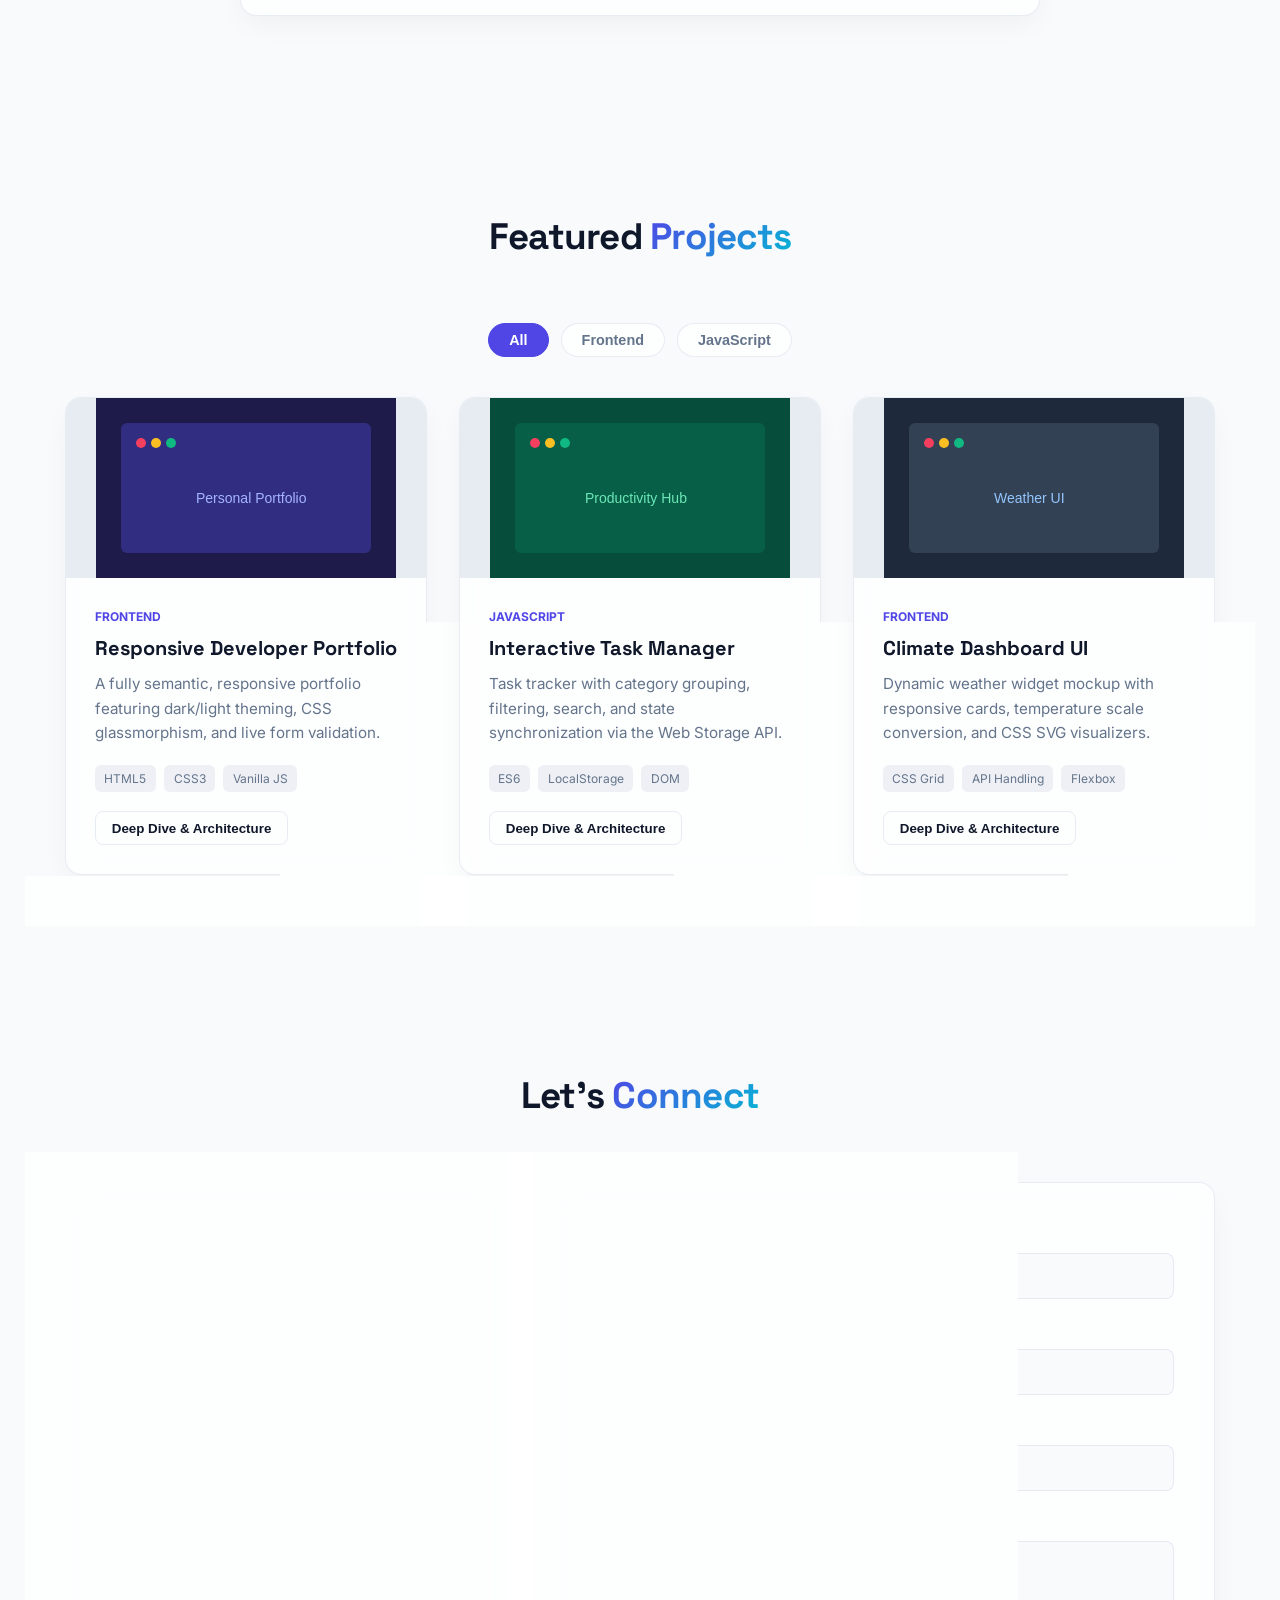
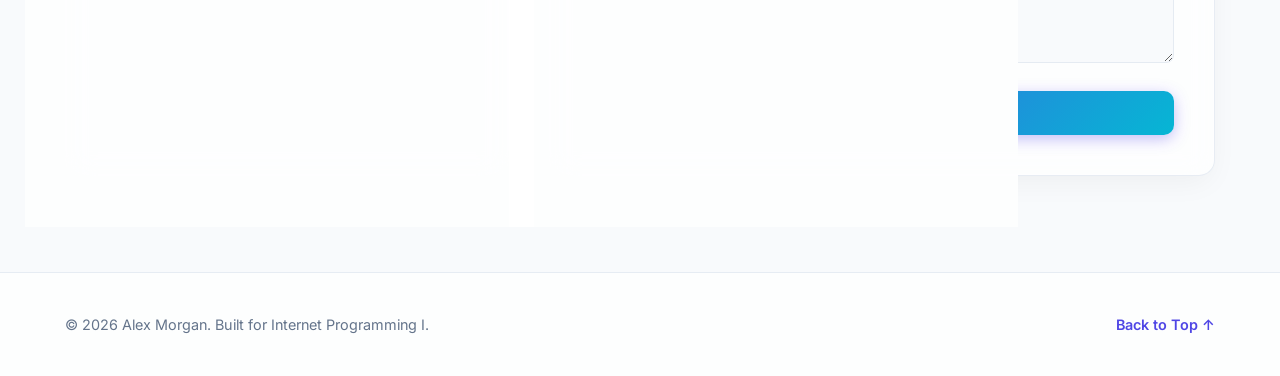
==== commit 7d6f26d3: ""feat: add About section with bio and highlights"" ====
--- a/personal_portfoilo/index.html
+++ b/personal_portfoilo/index.html
@@ -4,7 +4,7 @@
   <meta charset="UTF-8">
   <meta name="viewport" content="width=device-width, initial-scale=1.0">
   <meta name="description" content="Personal Portfolio of a passionate Web Developer and Computer Science student.">
-  <title>Alex Morgan | Software Developer & Designer</title>
+  <title>adil Morgan | Software Developer & Designer</title>
 
   <!-- Google Fonts: Space Grotesk & Inter -->
   <link rel="preconnect" href="https://fonts.googleapis.com">
@@ -44,7 +44,7 @@
   </header>
 
   <main>
-    <!-- ==================== 1. HOME / HERO SECTION ==================== -->
+     <!-- ==================== 1. HOME / HERO SECTION ==================== -->
     <section id="home" class="hero section">
       <div class="container hero-layout">
         <div class="hero-content">
@@ -64,23 +64,11 @@
             <a href="assets/docs/cv.pdf" download class="btn btn-glass">Download CV ↗</a>
           </div>
         </div>
-
         <div class="hero-visual">
           <div class="avatar-card glass-card">
-            <!-- Professional SVG Avatar Illustration -->
-            <svg class="hero-svg" viewBox="0 0 200 200" xmlns="http://www.w3.org/2000/svg">
-              <circle cx="100" cy="100" r="90" fill="url(#avatar-grad)" />
-              <circle cx="100" cy="75" r="38" fill="#ffffff" opacity="0.9" />
-              <path d="M 40 165 C 40 120, 160 120, 160 165" fill="#ffffff" opacity="0.9" />
-              <defs>
-                <linearGradient id="avatar-grad" x1="0%" y1="0%" x2="100%" y2="100%">
-                  <stop offset="0%" stop-color="#4f46e5" />
-                  <stop offset="100%" stop-color="#06b6d4" />
-                </linearGradient>
-              </defs>
-            </svg>
+            <img src="assets/images/adil.png" alt="Portrait of Adil Mohammed" class="hero-photo" width="220" height="220">
             <div class="avatar-floating-badge glass-card">
-              <span class="status-indicator"></span> 3rd Year CS Student
+              <span class="status-indicator"></span> 3rd Year IS Student
             </div>
           </div>
         </div>
@@ -371,6 +359,6 @@
   <!-- Back to Top Button -->
   <button id="back-to-top" class="back-to-top" aria-label="Back to top">↑</button>
 
-  <script src="js/main.js"></script>
+ <script src="js/main.js"></script>
 </body>
 </html>
--- a/personal_portfoilo/css/style.css
+++ b/personal_portfoilo/css/style.css
@@ -1,10 +1,11 @@
+
 /* ==========================================================================
    1. Design Tokens, CSS Variables & Themes
    ========================================================================== */
 :root {
   --font-heading: 'Space Grotesk', -apple-system, sans-serif;
   --font-body: 'Inter', -apple-system, BlinkMacSystemFont, "Segoe UI", Roboto, sans-serif;
-
+ 
   /* Light Palette */
   --bg-page: #f8fafc;
   --surface: rgba(255, 255, 255, 0.75);
@@ -18,7 +19,7 @@
   --shadow: 0 10px 30px -5px rgba(0, 0, 0, 0.05);
   --glass-blur: blur(14px);
 }
-
+ 
 [data-theme="dark"] {
   /* Dark Palette */
   --bg-page: #090d16;
@@ -32,18 +33,18 @@
   --gradient: linear-gradient(135deg, #6366f1 0%, #38bdf8 100%);
   --shadow: 0 10px 30px -5px rgba(0, 0, 0, 0.4);
 }
-
+ 
 /* Base Reset */
 * {
   margin: 0;
   padding: 0;
   box-sizing: border-box;
 }
-
+ 
 html {
   scroll-behavior: smooth;
 }
-
+ 
 body {
   font-family: var(--font-body);
   background-color: var(--bg-page);
@@ -53,7 +54,7 @@
   overflow-x: hidden;
   transition: background-color 0.3s ease, color 0.3s ease;
 }
-
+ 
 /* Background Ambient Orbs */
 .glow-orb {
   position: absolute;
@@ -65,10 +66,10 @@
   pointer-events: none;
   z-index: -1;
 }
-
+ 
 .orb-1 { background: #6366f1; top: 5%; left: -150px; }
 .orb-2 { background: #06b6d4; top: 45%; right: -150px; }
-
+ 
 /* Top Scroll Reading Progress */
 .scroll-progress {
   position: fixed;
@@ -80,18 +81,18 @@
   z-index: 2500;
   transition: width 0.1s linear;
 }
-
+ 
 /* Container & Sections */
 .container {
   width: 90%;
   max-width: 1150px;
   margin: 0 auto;
 }
-
+ 
 .section {
   padding: 6rem 0;
 }
-
+ 
 .section-title {
   font-family: var(--font-heading);
   font-size: 2.3rem;
@@ -99,13 +100,13 @@
   margin-bottom: 3.5rem;
   letter-spacing: -0.02em;
 }
-
+ 
 .gradient-text {
   background: var(--gradient);
   -webkit-background-clip: text;
   -webkit-text-fill-color: transparent;
 }
-
+ 
 /* Glassmorphism Card System */
 .glass-card {
   background: var(--surface);
@@ -116,12 +117,12 @@
   box-shadow: var(--shadow);
   transition: transform 0.25s ease, border-color 0.25s ease;
 }
-
+ 
 .glass-card:hover {
   transform: translateY(-4px);
   border-color: var(--accent-light);
 }
-
+ 
 /* ==========================================================================
    2. Header & Sticky Navigation
    ========================================================================== */
@@ -134,14 +135,14 @@
   -webkit-backdrop-filter: var(--glass-blur);
   border-bottom: 1px solid var(--surface-border);
 }
-
+ 
 .navbar {
   display: flex;
   justify-content: space-between;
   align-items: center;
   padding: 1.1rem 0;
 }
-
+ 
 .logo {
   font-family: var(--font-heading);
   font-size: 1.5rem;
@@ -149,17 +150,17 @@
   text-decoration: none;
   color: var(--text-primary);
 }
-
+ 
 .logo-accent {
   color: var(--accent);
 }
-
+ 
 .nav-links {
   display: flex;
   gap: 2rem;
   list-style: none;
 }
-
+ 
 .nav-links a {
   text-decoration: none;
   color: var(--text-muted);
@@ -167,17 +168,17 @@
   font-size: 0.95rem;
   transition: color 0.2s ease;
 }
-
+ 
 .nav-links a:hover {
   color: var(--accent);
 }
-
+ 
 .nav-actions {
   display: flex;
   align-items: center;
   gap: 0.75rem;
 }
-
+ 
 .icon-btn, .hamburger {
   background: var(--surface);
   border: 1px solid var(--surface-border);
@@ -188,20 +189,25 @@
   font-size: 1.1rem;
   transition: background 0.2s ease;
 }
-
+ 
 .hamburger {
   display: none;
 }
-
-/* ==========================================================================
-   3. Hero Section
+ 
+
+ /*========== 3. Hero Section
    ========================================================================== */
 .hero-layout {
   display: grid;
-  grid-template-columns: 1.2fr 0.8fr;
+  grid-template-columns: 1.2fr 0.8fr;   /* text left, photo right */
   align-items: center;
   gap: 3rem;
   min-height: 75vh;
+}
+
+.hero-visual {
+  display: flex;
+  justify-content: center;
 }
 
 .badge {
@@ -293,7 +299,7 @@
 }
 
 .avatar-card {
-  padding: 2.5rem;
+  padding: 2rem 2rem 3.5rem;
   display: flex;
   flex-direction: column;
   align-items: center;
@@ -301,9 +307,16 @@
   position: relative;
 }
 
-.hero-svg {
-  width: 180px;
-  height: 180px;
+.hero-photo {
+  width: 220px;
+  height: 220px;
+  border-radius: 50%;
+  object-fit: cover;
+  object-position: center top;
+  border: 4px solid transparent;
+  background: linear-gradient(var(--bg-page), var(--bg-page)) padding-box,
+              linear-gradient(135deg, #4f46e5, #06b6d4) border-box;
+  box-shadow: 0 10px 30px rgba(79, 70, 229, 0.25);
 }
 
 .avatar-floating-badge {
@@ -323,7 +336,6 @@
   border-radius: 50%;
   background: #10b981;
 }
-
 /* ==========================================================================
    4. About Me
    ========================================================================== */
@@ -813,10 +825,16 @@
     grid-template-columns: 1fr;
   }
 
+@media (max-width: 992px) {
   .avatar-card {
-    display: none; /* Hide visual on smaller tablets to keep focus on text */
+    padding: 1.5rem;
   }
-}
+  .hero-photo {
+    width: 180px;
+    height: 180px;
+  }
+}
+
 
 @media (max-width: 768px) {
   .hamburger {
